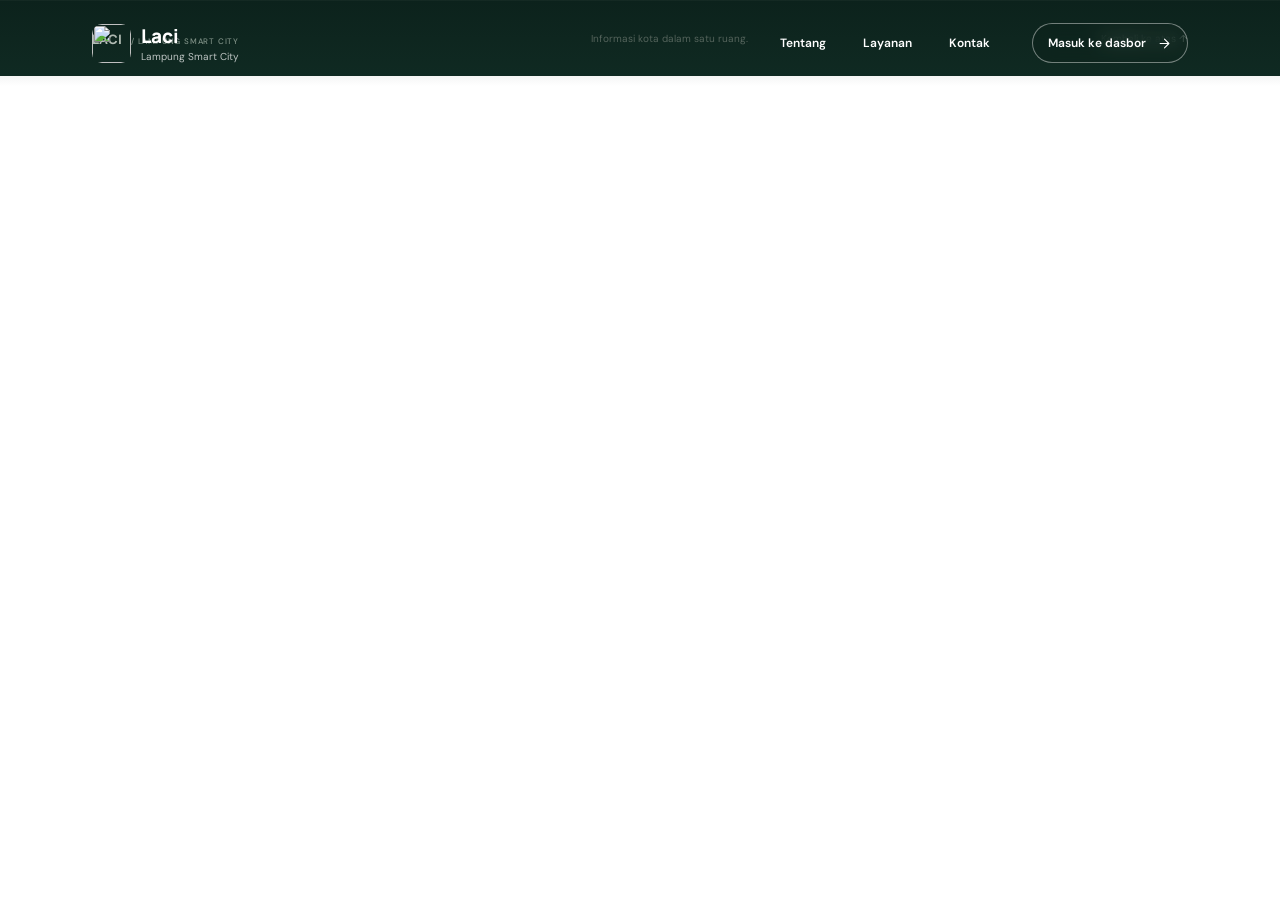
==== index.html @ 8c922342 "Initial project upload" ====
<!doctype html>
<html lang="id">
  <head>
    <meta charset="UTF-8" />
    <meta name="viewport" content="width=device-width, initial-scale=1.0" />
    <meta name="theme-color" content="#112b24" />
    <meta
      name="description"
      content="Laci, dasbor Lampung Smart City untuk memahami dan mengelola layanan kota."
    />
    <script>
      try {
        const params = new URLSearchParams(window.location.search);
        if (!params.get("from") || params.get("from") !== "landing") {
          window.location.replace("landing.html");
        }
      } catch (error) {
        window.location.replace("landing.html");
      }
    </script>
    <title>Laci — Lampung Smart City</title>
    <link rel="icon" type="image/jpeg" href="assets/laci-logo-new.jpg" />
    <link rel="preconnect" href="https://fonts.googleapis.com" />
    <link rel="preconnect" href="https://fonts.gstatic.com" crossorigin />
    <link
      href="https://fonts.googleapis.com/css2?family=DM+Sans:wght@400;500;600;700&family=Manrope:wght@400;500;600;700;800&display=swap"
      rel="stylesheet"
    />
    <link
      rel="stylesheet"
      href="https://unpkg.com/leaflet@1.9.4/dist/leaflet.css"
      integrity="sha256-p4NxAoJBhIIN+hmNHrzRCf9tD/miZyoHS5obTRR9BMY="
      crossorigin=""
    />
    <link rel="stylesheet" href="style.css" />
    <link rel="stylesheet" href="dashboard.css" />
    <link rel="stylesheet" href="map.css" />
    <link rel="stylesheet" href="services.css" />
    <link rel="stylesheet" href="reports.css" />
    <link rel="stylesheet" href="responsive.css" />
  </head>
  <body>
    <svg
      aria-hidden="true"
      width="0"
      height="0"
      style="position: absolute; overflow: hidden"
    >
      <symbol id="i-grid" viewBox="0 0 24 24">
        <rect x="3" y="3" width="7" height="7" rx="1.5" />
        <rect x="14" y="3" width="7" height="7" rx="1.5" />
        <rect x="3" y="14" width="7" height="7" rx="1.5" />
        <rect x="14" y="14" width="7" height="7" rx="1.5" />
      </symbol>
      <symbol id="i-map" viewBox="0 0 24 24">
        <path d="m3 6 6-3 6 3 6-3v15l-6 3-6-3-6 3zM9 3v15m6-12v15" />
      </symbol>
      <symbol id="i-home" viewBox="0 0 24 24">
        <path d="m3 10 9-7 9 7v10a1 1 0 0 1-1 1h-6v-7h-4v7H4a1 1 0 0 1-1-1z" />
      </symbol>
      <symbol id="i-traffic" viewBox="0 0 24 24">
        <path
          d="M12 22V5m-5 3h10M8 8l-3 4h14l-3-4M7 12l-2 4h14l-2-4M5 16l-2 4h18l-2-4M9 3h6"
        />
      </symbol>
      <symbol id="i-bus" viewBox="0 0 24 24">
        <path
          d="M5 17h14M7 17l-1 3m12-3 1 3M5 17V6a2 2 0 0 1 2-2h10a2 2 0 0 1 2 2v11M5 11h14M8 15h.01M16 15h.01M8 7h8"
        />
      </symbol>
      <symbol id="i-trash" viewBox="0 0 24 24">
        <path d="M4 7h16M10 11v6m4-6v6M5 7l1 14h12l1-14M9 7V4h6v3" />
      </symbol>
      <symbol id="i-lamp" viewBox="0 0 24 24">
        <path
          d="M9 18h6m-5 4h4m-2-20a7 7 0 0 0-4 12.7c.7.5 1 1.2 1 2.3h6c0-1.1.3-1.8 1-2.3A7 7 0 0 0 12 2z"
        />
      </symbol>
      <symbol id="i-leaf" viewBox="0 0 24 24">
        <path
          d="M20 4c-8 0-14 3-14 10a6 6 0 0 0 6 6c7 0 10-7 8-16ZM4 21c3-5 7-8 13-12"
        />
      </symbol>
      <symbol id="i-drop" viewBox="0 0 24 24">
        <path d="M12 22a7 7 0 0 0 7-7c0-4-7-13-7-13S5 11 5 15a7 7 0 0 0 7 7z" />
      </symbol>
      <symbol id="i-bolt" viewBox="0 0 24 24">
        <path d="m13 2-3 8H5l6 12 3-8h5z" />
      </symbol>
      <symbol id="i-shield" viewBox="0 0 24 24">
        <path d="M12 22s8-4 8-11V5l-8-3-8 3v6c0 7 8 11 8 11zM9 12l2 2 4-4" />
      </symbol>
      <symbol id="i-pin" viewBox="0 0 24 24">
        <path d="M20 10c0 5-8 12-8 12S4 15 4 10a8 8 0 1 1 16 0z" />
        <circle cx="12" cy="10" r="2.5" />
      </symbol>
      <symbol id="i-chart" viewBox="0 0 24 24">
        <path d="M3 3v18h18M8 15l4-4 4 3 5-7" />
      </symbol>
      <symbol id="i-car" viewBox="0 0 24 24">
        <path
          d="m5 11 2-6h10l2 6M4 11h16l1 8H3zM6 19v2m12-2v2M6 15h.01M18 15h.01"
        />
      </symbol>
      <symbol id="i-cloud" viewBox="0 0 24 24">
        <path
          d="M20 16.5A4.5 4.5 0 0 0 18.5 8 7 7 0 0 0 5 9a4 4 0 0 0 0 8h14"
        />
        <path d="M8 20h.01M12 20h.01M16 20h.01" />
      </symbol>
      <symbol id="i-bell" viewBox="0 0 24 24">
        <path
          d="M18 8a6 6 0 0 0-12 0c0 7-3 7-3 9h18c0-2-3-2-3-9m-8 12a2 2 0 0 0 4 0"
        />
      </symbol>
      <symbol id="i-search" viewBox="0 0 24 24">
        <circle cx="11" cy="11" r="7" />
        <path d="m20 20-4-4" />
      </symbol>
      <symbol id="i-calendar" viewBox="0 0 24 24">
        <rect x="3" y="5" width="18" height="16" rx="2" />
        <path d="M16 3v4M8 3v4M3 11h18" />
      </symbol>
      <symbol id="i-plus" viewBox="0 0 24 24">
        <path d="M12 5v14M5 12h14" />
      </symbol>
      <symbol id="i-arrow" viewBox="0 0 24 24">
        <path d="M5 12h14m-7-7 7 7-7 7" />
      </symbol>
      <symbol id="i-check" viewBox="0 0 24 24">
        <path d="m5 12 4 4L19 6" />
      </symbol>
      <symbol id="i-close" viewBox="0 0 24 24">
        <path d="m18 6-12 12M6 6l12 12" />
      </symbol>
      <symbol id="i-chevron" viewBox="0 0 24 24">
        <path d="m9 18 6-6-6-6" />
      </symbol>
      <symbol id="i-menu" viewBox="0 0 24 24">
        <path d="M4 6h16M4 12h16M4 18h16" />
      </symbol>
      <symbol id="i-sun" viewBox="0 0 24 24">
        <circle cx="12" cy="12" r="4" />
        <path
          d="M12 2v2m0 16v2M4.93 4.93l1.42 1.42m11.3 11.3 1.42 1.42M2 12h2m16 0h2M4.93 19.07l1.42-1.42m11.3-11.3 1.42-1.42"
        />
      </symbol>
      <symbol id="i-clock" viewBox="0 0 24 24">
        <circle cx="12" cy="12" r="9" />
        <path d="M12 7v5l3 2" />
      </symbol>
    </svg>

    <div class="app">
      <aside class="sidebar" aria-label="Navigasi utama">
        <div class="brand">
          <button
            class="brand-mark"
            type="button"
            data-view="overview"
            aria-label="Kembali ke Ringkasan kota"
          >
            <img
              src="assets/laci-logo-new.jpg"
              alt="Logo Laci Lampung Smart City"
            />
          </button>
          <div>
            <div class="brand-name">Laci</div>
            <div class="brand-caption">Lampung Smart City</div>
          </div>
        </div>
        <nav class="side-scroll" id="navigation"></nav>
        <div class="side-bottom">
          <div class="city-chip">
            <span class="city-pulse"></span>
            <div>
              <strong>Kota Bandar Lampung</strong>
              <span>Sistem kota beroperasi</span>
            </div>
          </div>
        </div>
      </aside>
      <main class="main">
        <header class="topbar">
          <button
            class="icon-button menu-toggle"
            id="menu-toggle"
            aria-label="Buka navigasi"
          >
            <svg><use href="#i-menu" /></svg>
          </button>
          <div class="crumbs">
            <span>LACI</span>
            <span class="crumb-mark">/</span>
            <b id="breadcrumb">Ringkasan kota</b>
          </div>
          <a class="button home-button" href="landing.html">
            <svg>
              <use href="#i-home" />
            </svg>
            <span>Beranda</span>
          </a>
          <div class="top-actions">
            <button
              class="icon-button"
              id="notification-button"
              aria-label="Buka notifikasi"
            >
              <svg>
                <use href="#i-bell" />
              </svg>
              <span class="notification-dot"></span>
            </button>
            <img
              class="avatar"
              src="https://iili.io/na6wZ92.png"
              alt="Profil pengguna"
            />
          </div>
        </header>
        <section class="content" id="view" aria-live="polite"></section>
      </main>
    </div>
    <div id="modal-root"></div>
    <div id="toast" class="toast" role="status" hidden>
      <svg>
        <use href="#i-check" />
      </svg>
      <span></span>
    </div>
    <script
      src="https://unpkg.com/leaflet@1.9.4/dist/leaflet.js"
      integrity="sha256-20nQCchB9co0qIjJZRGuk2/Z9VM+kNiyxNV1lvTlZBo="
      crossorigin=""
    ></script>
    <script src="assets/js/data.js"></script>
    <script src="assets/js/ui.js"></script>
    <script src="assets/js/map.js"></script>
    <script src="assets/js/dashboard.js"></script>
    <script src="assets/js/services.js"></script>
    <script src="assets/js/notifications.js"></script>
    <script src="assets/js/reports/storage.js"></script>
    <script src="assets/js/reports/form.js"></script>
    <script src="assets/js/reports.js"></script>
    <script src="app.js"></script>
  </body>
</html>
---- style.css ----
:root {
  --ink: #19251f;
  --muted: #79837c;
  --line: #e6eae4;
  --paper: #f5f7f2;
  --white: #fff;
  --forest: #18382f;
  --forest-2: #25483d;
  --lime: #c8f36b;
  --lime-dark: #8cab37;
  --coral: #ed775e;
  --amber: #efb64c;
  --blue: #588bc9;
  --sidebar: 248px;
  --radius: 10px;
}

* {
  box-sizing: border-box;
}

svg {
  fill: none;
  stroke: currentColor;
  stroke-linecap: round;
  stroke-linejoin: round;
  stroke-width: 1.7;
}

body {
  margin: 0;
  min-width: 320px;
  color: var(--ink);
  background: var(--paper);
  font-family: "DM Sans", sans-serif;
  font-size: 14px;
}

button,
input,
select,
textarea {
  font: inherit;
}

button {
  cursor: pointer;
}

button:focus-visible,
input:focus-visible,
select:focus-visible,
textarea:focus-visible {
  outline: 3px solid #9ac851;
  outline-offset: 2px;
}

.app {
  min-height: 100vh;
}

.sidebar {
  position: fixed;
  inset: 0 auto 0 0;
  z-index: 20;
  display: flex;
  width: var(--sidebar);
  flex-direction: column;
  padding: 25px 15px 16px;
  color: #eef4e9;
  background: var(--forest);
}

.brand {
  display: flex;
  align-items: center;
  gap: 11px;
  padding: 0 10px 27px;
}

.brand-mark {
  position: relative;
  display: grid;
  width: 38px;
  height: 38px;
  place-items: center;
  perspective: 220px;
  padding: 0;
  border: 1px solid #527065;
  border-radius: 12px;
  color: var(--lime);
  background: #27483d;
  box-shadow:
    0 3px 0 #10251f,
    0 7px 12px rgb(0 0 0 / 18%);
  transform: rotateX(-4deg) rotateY(7deg);
  transform-style: preserve-3d;
  transition:
    transform 0.24s ease,
    box-shadow 0.24s ease;
}

.brand-mark:hover,
.brand-mark:focus-within {
  box-shadow:
    0 2px 0 #10251f,
    0 12px 18px rgb(0 0 0 / 28%);
  transform: rotateX(-10deg) rotateY(15deg) translateY(-2px);
}

.brand-mark img {
  width: 100%;
  height: 100%;
  border-radius: 10px;
  object-fit: cover;
  transform: translateZ(5px);
}

@media (prefers-reduced-motion: reduce) {
  .brand-mark {
    transition: none;
  }

  .brand-mark:hover,
  .brand-mark:focus-within {
    transform: none;
  }
}

.brand-name {
  font-family: Manrope, sans-serif;
  font-size: 19px;
  font-weight: 800;
  letter-spacing: 0;
  line-height: 1;
}

.brand-caption {
  margin-top: 5px;
  color: #b1c0b6;
  font-size: 10px;
  letter-spacing: 0;
}

.side-scroll {
  overflow-y: auto;
  padding: 0 3px;
  scrollbar-width: thin;
  scrollbar-color: #476255 transparent;
}

.nav-label {
  padding: 12px 10px 8px;
  color: #92a89a;
  font-size: 10px;
  font-weight: 700;
  letter-spacing: 1.1px;
  text-transform: uppercase;
}

.nav-item {
  display: flex;
  width: 100%;
  align-items: center;
  gap: 11px;
  min-height: 39px;
  padding: 8px 10px;
  border: 0;
  border-radius: 7px;
  color: #c7d4cb;
  background: transparent;
  text-align: left;
  transition:
    background 0.18s ease,
    color 0.18s ease;
}

.nav-item:hover {
  color: #fff;
  background: #25473b;
}

.nav-item.active {
  color: var(--forest);
  background: var(--lime);
  font-weight: 700;
}

.nav-item .icon {
  width: 17px;
  height: 17px;
  flex: 0 0 17px;
}

.nav-item .nav-text {
  overflow: hidden;
  flex: 1;
  font-size: 12px;
  text-overflow: ellipsis;
  white-space: nowrap;
}

.nav-count {
  display: inline-grid;
  min-width: 19px;
  height: 19px;
  place-items: center;
  border-radius: 6px;
  color: #fff;
  background: #bc604c;
  font-size: 10px;
  font-weight: 700;
}

.side-bottom {
  margin-top: auto;
  padding: 15px 8px 0;
}

.city-chip {
  display: flex;
  align-items: center;
  gap: 10px;
  padding: 12px 10px;
  border: 1px solid #385548;
  border-radius: 8px;
  background: #1d4035;
}

.city-pulse {
  width: 8px;
  height: 8px;
  border-radius: 50%;
  background: var(--lime);
  box-shadow: 0 0 0 4px #47634e;
}

.city-chip strong {
  display: block;
  font-size: 11px;
}

.city-chip span {
  display: block;
  margin-top: 3px;
  color: #b3c1b6;
  font-size: 10px;
}

.main {
  min-height: 100vh;
  margin-left: var(--sidebar);
}

.topbar {
  position: sticky;
  top: 0;
  z-index: 10;
  display: flex;
  height: 67px;
  align-items: center;
  justify-content: space-between;
  padding: 0 36px;
  border-bottom: 1px solid var(--line);
  background: rgb(255 255 255 / 94%);
  backdrop-filter: blur(12px);
}

.crumbs {
  display: flex;
  align-items: center;
  gap: 9px;
  color: var(--muted);
  font-size: 12px;
}

.crumbs b {
  color: var(--ink);
  font-weight: 600;
}

.crumb-mark {
  color: #a9b0aa;
}

.top-actions {
  display: flex;
  align-items: center;
  gap: 12px;
}

.demo-label {
  padding: 6px 9px;
  border: 1px solid #e3e9d9;
  border-radius: 5px;
  color: #64734b;
  background: #f4f8e9;
  font-size: 9px;
  font-weight: 700;
  letter-spacing: 0.7px;
}

.icon-button {
  position: relative;
  display: grid;
  width: 35px;
  height: 35px;
  place-items: center;
  border: 1px solid var(--line);
  border-radius: 8px;
  color: #546058;
  background: #fff;
}

.icon-button:hover {
  color: var(--forest);
  background: #f2f5ed;
}

.icon-button svg {
  width: 17px;
  height: 17px;
}

.home-button {
  display: inline-flex;
  min-height: 34px;
  align-items: center;
  gap: 7px;
  padding: 0 10px;
  border: 1px solid var(--line);
  border-radius: 7px;
  color: #546058;
  background: #fff;
  font-size: 11px;
  font-weight: 600;
  text-decoration: none;
}

.home-button:hover {
  color: var(--forest);
  background: #f2f5ed;
}

.home-button svg {
  width: 15px;
  height: 15px;
}

.avatar {
  display: block;
  width: 34px;
  height: 34px;
  overflow: hidden;
  border: 1px solid var(--line);
  border-radius: 50%;
  background: #fff;
  object-fit: cover;
}

.content {
  width: min(100%, 1600px);
  margin: 0 auto;
  padding: 29px 36px 40px;
}

.page-heading {
  display: flex;
  align-items: flex-end;
  justify-content: space-between;
  gap: 18px;
  margin-bottom: 20px;
}

.eyebrow {
  margin-bottom: 7px;
  color: #859087;
  font-size: 10px;
  font-weight: 700;
  letter-spacing: 1px;
  text-transform: uppercase;
}

h1,
h2,
h3,
p {
  margin-top: 0;
}

h1 {
  margin-bottom: 5px;
  font-family: Manrope, sans-serif;
  font-size: 25px;
  font-weight: 700;
  letter-spacing: 0;
  line-height: 1.2;
}

.heading-note {
  margin: 0;
  color: var(--muted);
  font-size: 12px;
}

.heading-actions {
  display: flex;
  align-items: center;
  gap: 8px;
}

.date-stamp {
  display: flex;
  align-items: center;
  gap: 7px;
  color: #657069;
  font-size: 11px;
}

.date-stamp svg {
  width: 15px;
  height: 15px;
}

.button {
  display: inline-flex;
  min-height: 36px;
  align-items: center;
  justify-content: center;
  gap: 8px;
  padding: 0 12px;
  border: 1px solid #dfe5dc;
  border-radius: 7px;
  color: var(--ink);
  background: #fff;
  font-size: 11px;
  font-weight: 600;
  transition:
    transform 0.15s ease,
    background 0.15s ease;
}

.button:hover {
  background: #f4f7ef;
  transform: translateY(-1px);
}

.button svg {
  width: 15px;
  height: 15px;
}

.button-primary {
  border-color: var(--forest);
  color: #fff;
  background: var(--forest);
}

.button-primary:hover {
  background: #24483c;
}

.panel {
  min-width: 0;
  border: 1px solid var(--line);
  border-radius: var(--radius);
  background: #fff;
}

.panel-head {
  display: flex;
  min-height: 52px;
  align-items: center;
  justify-content: space-between;
  gap: 12px;
  padding: 0 15px;
  border-bottom: 1px solid #edf0eb;
}

.panel-title {
  margin: 0;
  font-family: Manrope, sans-serif;
  font-size: 12px;
  font-weight: 800;
}

.panel-subtitle {
  margin: 4px 0 0;
  color: #8b958d;
  font-size: 10px;
}

.text-button {
  display: inline-flex;
  align-items: center;
  gap: 5px;
  padding: 0;
  border: 0;
  color: #4d7040;
  background: none;
  font-size: 10px;
  font-weight: 700;
}

.text-button svg {
  width: 13px;
  height: 13px;
}

.chart-column {
  display: flex;
  height: 100%;
  flex: 1;
  flex-direction: column;
  align-items: center;
  justify-content: end;
  gap: 6px;
  color: #98a198;
  font-size: 8px;
}

.chart-bar {
  width: 100%;
  max-width: 27px;
  min-height: 8px;
  border-radius: 4px 4px 0 0;
  background: #b9d583;
}

.chart-column:nth-child(3n) .chart-bar {
  background: #6f9e66;
}

.overlay {
  position: fixed;
  inset: 0;
  z-index: 50;
  display: grid;
  place-items: center;
  padding: 18px;
  background: rgb(19 36 29 / 48%);
}
---- dashboard.css ----
.sidebar-foot {
  padding: 12px 10px 0;
  color: #8ba094;
  font-size: 10px;
}

.stats {
  display: grid;
  grid-template-columns: repeat(4, minmax(0, 1fr));
  gap: 12px;
  margin-bottom: 14px;
}

.stat {
  position: relative;
  min-height: 105px;
  padding: 15px 16px;
  overflow: hidden;
  border: 1px solid var(--line);
  border-radius: var(--radius);
  background: #fff;
}

.stat-top {
  display: flex;
  align-items: center;
  justify-content: space-between;
  color: #768078;
  font-size: 11px;
}

.stat-icon {
  display: grid;
  width: 28px;
  height: 28px;
  place-items: center;
  border-radius: 7px;
  color: #456548;
  background: #edf3e4;
}

.stat-icon svg {
  width: 15px;
  height: 15px;
}

.stat-value-row {
  display: flex;
  align-items: baseline;
  gap: 8px;
  margin-top: 7px;
}

.stat-value {
  font-family: Manrope, sans-serif;
  font-size: 24px;
  font-weight: 800;
  line-height: 1.05;
}

.stat-delta {
  color: #59804c;
  font-size: 10px;
  font-weight: 600;
}

.stat-delta.warn {
  color: #b76d3c;
}

.stat-sub {
  margin-top: 5px;
  color: #9aa29b;
  font-size: 10px;
}

.demo-note {
  display: block;
  margin-top: 6px;
  color: #718073;
  font-size: 10px;
}

.dashboard-grid {
  display: grid;
  grid-template-columns: minmax(0, 1.72fr) minmax(275px, .88fr);
  gap: 14px;
  align-items: stretch;
}

.feed-panel {
  display: flex;
  min-height: 0;
  flex-direction: column;
}

.feed-list {
  padding: 2px 14px;
}

.feed-item {
  display: grid;
  grid-template-columns: 29px 1fr auto;
  gap: 9px;
  align-items: start;
  padding: 13px 0;
  border-bottom: 1px solid #edf0eb;
}

.feed-item:last-child {
  border-bottom: 0;
}

.feed-icon {
  display: grid;
  width: 27px;
  height: 27px;
  place-items: center;
  border-radius: 7px;
  color: #587145;
  background: #eef3e8;
}

.feed-icon.warn {
  color: #b75a44;
  background: #fbefeb;
}

.feed-icon.blue {
  color: #537ca7;
  background: #edf3f8;
}

.feed-icon svg {
  width: 14px;
  height: 14px;
}

.feed-copy strong {
  display: block;
  margin: 1px 0 4px;
  font-size: 10px;
  font-weight: 700;
}

.feed-copy span {
  display: block;
  color: #879189;
  font-size: 9px;
  line-height: 1.5;
}

.feed-time {
  color: #9ba49d;
  font-size: 9px;
  white-space: nowrap;
}

.feed-footer {
  margin-top: auto;
  padding: 11px 14px;
  border-top: 1px solid #edf0eb;
}

.lower-grid {
  display: grid;
  grid-template-columns: 1.15fr .85fr;
  gap: 14px;
  margin-top: 14px;
}

.energy-content {
  display: flex;
  align-items: center;
  gap: 22px;
  padding: 15px;
}

.energy-score {
  display: grid;
  width: 93px;
  height: 93px;
  flex: 0 0 93px;
  place-items: center;
  border-radius: 50%;
  background: conic-gradient(#94bf4f 0 78%, #edf1e9 78% 100%);
}

.energy-score-inner {
  display: grid;
  width: 75px;
  height: 75px;
  place-content: center;
  border-radius: 50%;
  background: #fff;
  text-align: center;
}

.energy-score-inner strong {
  font-family: Manrope, sans-serif;
  font-size: 20px;
}

.energy-score-inner span {
  color: #929c94;
  font-size: 9px;
}

.energy-details {
  min-width: 0;
  flex: 1;
}

.energy-total {
  font-family: Manrope, sans-serif;
  font-size: 20px;
  font-weight: 800;
}

.energy-total small {
  color: #7d887e;
  font-family: 'DM Sans', sans-serif;
  font-size: 10px;
  font-weight: 500;
}

.energy-details p {
  margin: 4px 0 11px;
  color: #8a948c;
  font-size: 10px;
}

.bar-line {
  display: flex;
  height: 6px;
  overflow: hidden;
  border-radius: 5px;
  background: #edf1e9;
}

.bar-line span:nth-child(1) {
  width: 47%;
  background: #7cab4e;
}

.bar-line span:nth-child(2) {
  width: 31%;
  background: #c8d875;
}

.bar-line span:nth-child(3) {
  width: 22%;
  background: #e5ebd9;
}

.bar-labels {
  display: flex;
  justify-content: space-between;
  margin-top: 7px;
  color: #8c968d;
  font-size: 9px;
}

.incident-list {
  padding: 3px 14px;
}

.incident {
  display: flex;
  align-items: center;
  justify-content: space-between;
  gap: 12px;
  padding: 10px 0;
  border-bottom: 1px solid #edf0eb;
}

.incident:last-child {
  border: 0;
}

.incident-main {
  display: flex;
  min-width: 0;
  align-items: center;
  gap: 9px;
}

.incident-color {
  width: 7px;
  height: 7px;
  flex: 0 0 7px;
  border-radius: 50%;
  background: var(--coral);
}

.incident-color.amber {
  background: var(--amber);
}

.incident-color.green {
  background: #8caf5b;
}

.incident-main strong {
  display: block;
  overflow: hidden;
  font-size: 10px;
  text-overflow: ellipsis;
  white-space: nowrap;
}

.incident-main span {
  display: block;
  margin-top: 3px;
  color: #929b93;
  font-size: 9px;
}

.status-pill {
  flex: 0 0 auto;
  padding: 4px 6px;
  border-radius: 5px;
  color: #a85643;
  background: #fbefeb;
  font-size: 8px;
  font-weight: 700;
}

.status-pill.progress {
  color: #9b6e20;
  background: #faf3e1;
}

.status-pill.done {
  color: #557448;
  background: #edf4e8;
}

.module-status {
  display: inline-flex;
  align-items: center;
  gap: 5px;
  color: #5b7745;
  font-weight: 700;
}

.module-status::before {
  width: 6px;
  height: 6px;
  border-radius: 50%;
  background: #8bb855;
  content: '';
}

.module-status.alert {
  color: #ad6246;
}

.module-status.alert::before {
  background: var(--coral);
}

.empty-state {
  grid-column: 1 / -1;
  padding: 30px;
  color: #7a857c;
  text-align: center;
  font-size: 11px;
}
---- map.css ----
.map-legend {
  display: flex;
  align-items: center;
  gap: 11px;
  color: #78827a;
  font-size: 9px;
}

.legend-item {
  display: flex;
  align-items: center;
  gap: 5px;
  white-space: nowrap;
}

.legend-dot {
  width: 7px;
  height: 7px;
  border-radius: 50%;
  background: #6ba15a;
}

.legend-dot.warn {
  background: var(--coral);
}

.legend-dot.transit {
  background: var(--blue);
}

.map-filter {
  display: flex;
  gap: 5px;
}

.filter-chip {
  display: inline-flex;
  align-items: center;
  gap: 5px;
  min-height: 25px;
  padding: 0 7px;
  border: 1px solid #e7ebe5;
  border-radius: 5px;
  color: #737d75;
  background: white;
  font-size: 9px;
}

.filter-chip.active {
  border-color: #d9e5ca;
  color: #405c31;
  background: #f1f6e7;
}

.filter-chip .legend-dot {
  width: 6px;
  height: 6px;
}

#city-map {
  z-index: 1;
  height: 316px;
  background: #e7eadf;
}

.leaflet-container {
  font-family: 'DM Sans', sans-serif;
}

.leaflet-control-attribution {
  font-size: 8px !important;
}

.map-caption {
  display: flex;
  align-items: center;
  justify-content: space-between;
  padding: 9px 14px;
  color: #869087;
  font-size: 9px;
}

.map-live {
  display: inline-flex;
  align-items: center;
  gap: 5px;
  color: #557744;
  font-weight: 700;
}

.map-live::before {
  width: 6px;
  height: 6px;
  border-radius: 50%;
  background: #86bc5c;
  content: '';
}

.map-large #city-map {
  height: min(64vh, 580px);
  min-height: 360px;
}

.map-key {
  display: flex;
  gap: 17px;
  padding: 11px 15px;
  border-top: 1px solid #edf0eb;
  color: #737e75;
  font-size: 10px;
}

.report-map-field #report-picker-map {
  z-index: 1;
  height: 220px;
  overflow: hidden;
  border: 1px solid var(--line);
  border-radius: 7px;
  background: #e7eadf;
}

.map-selection-status {
  color: #78847a;
  font-size: 10px;
  line-height: 1.4;
}
---- services.css ----
.menu-toggle {
  display: none;
}

.modules-toolbar {
  display: flex;
  align-items: center;
  justify-content: space-between;
  gap: 12px;
  margin-bottom: 16px;
}

.search-box {
  display: flex;
  width: min(320px, 100%);
  height: 37px;
  align-items: center;
  gap: 8px;
  padding: 0 11px;
  border: 1px solid #dfe5dc;
  border-radius: 7px;
  background: #fff;
}

.search-box svg {
  width: 15px;
  height: 15px;
  color: #88938a;
}

.search-box input {
  width: 100%;
  border: 0;
  outline: 0;
  color: var(--ink);
  background: transparent;
  font-size: 11px;
}

.module-grid {
  display: grid;
  grid-template-columns: repeat(3, minmax(0, 1fr));
  gap: 12px;
}

.module-card {
  display: flex;
  min-height: 160px;
  flex-direction: column;
  padding: 15px;
  border: 1px solid var(--line);
  border-radius: var(--radius);
  background: #fff;
  transition: border-color .18s ease, transform .18s ease;
}

.module-card:hover {
  transform: translateY(-2px);
  border-color: #c6d4b5;
}

.module-card-top {
  display: flex;
  align-items: center;
  justify-content: space-between;
}

.module-icon {
  display: grid;
  width: 34px;
  height: 34px;
  place-items: center;
  border-radius: 9px;
  color: #486941;
  background: #eff4e8;
}

.module-icon svg {
  width: 17px;
  height: 17px;
}

.module-card h2 {
  margin: 13px 0 5px;
  font-family: Manrope, sans-serif;
  font-size: 13px;
  font-weight: 800;
}

.module-card p {
  margin: 0;
  color: #808b82;
  font-size: 10px;
  line-height: 1.55;
}

.module-card-foot {
  display: flex;
  align-items: center;
  justify-content: space-between;
  gap: 8px;
  margin-top: auto;
  padding-top: 13px;
  color: #8b958d;
  font-size: 9px;
}

.module-card-action {
  display: inline-flex;
  align-items: center;
  gap: 4px;
  padding: 0;
  border: 0;
  color: #496a3c;
  background: none;
  font-size: 10px;
  font-weight: 700;
}

.module-card-action svg {
  width: 12px;
  height: 12px;
}

.detail-layout {
  display: grid;
  grid-template-columns: minmax(0, 1.5fr) minmax(255px, .8fr);
  gap: 14px;
}

.detail-intro {
  display: flex;
  align-items: center;
  gap: 13px;
  padding: 17px;
  border-bottom: 1px solid #edf0eb;
}

.detail-intro .module-icon {
  width: 43px;
  height: 43px;
}

.detail-intro .module-icon svg {
  width: 21px;
  height: 21px;
}

.detail-intro h2 {
  margin: 0 0 4px;
  font-family: Manrope, sans-serif;
  font-size: 15px;
}

.detail-intro p {
  margin: 0;
  color: #849087;
  font-size: 10px;
}

.detail-body {
  padding: 17px;
}

.detail-kpis {
  display: grid;
  grid-template-columns: repeat(3, 1fr);
  gap: 10px;
}

.detail-kpi {
  padding: 12px;
  border-radius: 8px;
  background: #f6f8f3;
}

.detail-kpi span {
  display: block;
  color: #838d84;
  font-size: 9px;
}

.detail-kpi strong {
  display: block;
  margin-top: 6px;
  font-family: Manrope, sans-serif;
  font-size: 19px;
}

.detail-section-title {
  margin: 19px 0 10px;
  font-size: 11px;
  font-weight: 700;
}

.detail-chart {
  display: flex;
  height: 140px;
  align-items: end;
  gap: 9px;
  padding: 8px 3px 0;
  border-bottom: 1px solid var(--line);
}

.device-row {
  display: flex;
  align-items: center;
  justify-content: space-between;
  gap: 10px;
  padding: 11px 0;
  border-bottom: 1px solid #edf0eb;
}

.device-row:last-child {
  border-bottom: 0;
}

.device-row strong {
  display: block;
  font-size: 10px;
}

.device-row span {
  display: block;
  margin-top: 3px;
  color: #8b958d;
  font-size: 9px;
}

.toggle {
  position: relative;
  width: 34px;
  height: 19px;
  flex: 0 0 34px;
  padding: 0;
  border: 0;
  border-radius: 20px;
  background: #d8ded7;
  transition: background .18s ease;
}

.toggle::after {
  position: absolute;
  top: 3px;
  left: 3px;
  width: 13px;
  height: 13px;
  border-radius: 50%;
  background: white;
  content: '';
  transition: transform .18s ease;
}

.toggle[aria-checked="true"] {
  background: #83aa48;
}

.toggle[aria-checked="true"]::after {
  transform: translateX(15px);
}
---- reports.css ----
.notification-dot {
  position: absolute;
  top: 7px;
  right: 7px;
  width: 7px;
  height: 7px;
  border: 1px solid white;
  border-radius: 50%;
  background: var(--coral);
}

.notification-list {
  padding: 4px 16px;
}

.notification-row {
  display: grid;
  grid-template-columns: 34px 1fr auto;
  gap: 11px;
  align-items: start;
  padding: 15px 0;
  border-bottom: 1px solid #edf0eb;
}

.notification-row:last-child {
  border: 0;
}

.notification-row h2 {
  margin: 1px 0 5px;
  font-size: 11px;
}

.notification-row p {
  margin: 0;
  color: #859087;
  font-size: 10px;
  line-height: 1.5;
}

.notification-row time {
  color: #9aa39b;
  font-size: 9px;
  white-space: nowrap;
}

.modal {
  width: min(100%, 470px);
  padding: 21px;
  border: 1px solid #e8ece4;
  border-radius: 12px;
  background: #fff;
  box-shadow: 0 20px 70px rgb(10 30 20 / 22%);
  animation: modal-in .18s ease both;
}

.report-modal {
  width: min(100%, 680px);
  max-height: calc(100vh - 36px);
  overflow-y: auto;
}

@keyframes modal-in {

  from {
    opacity: 0;
    transform: translateY(8px);
  }

  to {
    opacity: 1;
    transform: translateY(0);
  }

}

.modal-head {
  display: flex;
  align-items: flex-start;
  justify-content: space-between;
  gap: 12px;
  margin-bottom: 16px;
}

.modal-head h2 {
  margin: 0 0 5px;
  font-family: Manrope, sans-serif;
  font-size: 17px;
}

.modal-head p {
  margin: 0;
  color: #849087;
  font-size: 10px;
}

.modal-close {
  display: grid;
  width: 29px;
  height: 29px;
  place-items: center;
  border: 1px solid var(--line);
  border-radius: 7px;
  color: #657168;
  background: white;
}

.modal-close svg {
  width: 14px;
  height: 14px;
}

.form-grid {
  display: grid;
  grid-template-columns: 1fr 1fr;
  gap: 12px;
}

.field {
  display: grid;
  gap: 6px;
}

.field.full {
  grid-column: 1 / -1;
}

.field label {
  color: #56635a;
  font-size: 10px;
  font-weight: 700;
}

.field input, .field select, .field textarea {
  width: 100%;
  min-height: 37px;
  padding: 9px 10px;
  border: 1px solid #dfe5dc;
  border-radius: 6px;
  color: var(--ink);
  background: #fff;
  font-size: 11px;
}

.field textarea {
  min-height: 88px;
  resize: vertical;
}

.modal-actions {
  display: flex;
  justify-content: flex-end;
  gap: 8px;
  margin-top: 17px;
}

.toast {
  position: fixed;
  right: 22px;
  bottom: 22px;
  z-index: 70;
  display: flex;
  align-items: center;
  gap: 9px;
  max-width: min(360px, calc(100vw - 34px));
  padding: 12px 15px;
  border: 1px solid #d9e4ce;
  border-radius: 8px;
  color: #29452f;
  background: white;
  box-shadow: 0 10px 35px rgb(18 42 30 / 14%);
  font-size: 11px;
  animation: modal-in .18s ease both;
}

.toast svg {
  width: 16px;
  height: 16px;
  color: #74a347;
}

.toast[hidden], [hidden] {
  display: none !important;
}
---- responsive.css ----
@media (min-width: 1500px) {
  .content {
    padding-right: 46px;
    padding-left: 46px;
  }
}

@media (max-width: 1150px) {
  :root {
    --sidebar: 220px;
  }

  .topbar {
    padding-right: 24px;
    padding-left: 24px;
  }

  .content {
    padding-right: 24px;
    padding-left: 24px;
  }

  .dashboard-grid {
    grid-template-columns: minmax(0, 1.4fr) minmax(260px, 0.9fr);
  }

  .map-legend {
    gap: 7px;
  }

  .module-grid {
    grid-template-columns: repeat(2, minmax(0, 1fr));
  }
}

@media (max-width: 860px) {
  :root {
    --sidebar: 0px;
  }

  .sidebar {
    width: 248px;
    transform: translateX(-100%);
    transition: transform 0.22s ease;
    box-shadow: 12px 0 30px rgb(0 0 0 / 10%);
  }

  body.menu-open .sidebar {
    transform: translateX(0);
  }

  body.menu-open::after {
    position: fixed;
    inset: 0;
    z-index: 15;
    background: rgb(15 29 22 / 34%);
    content: "";
  }

  .menu-toggle {
    display: grid;
  }

  .topbar {
    justify-content: flex-start;
    gap: 13px;
    padding: 0 18px;
  }

  .top-actions {
    margin-left: auto;
  }

  .content {
    padding: 23px 18px 32px;
  }

  .dashboard-grid {
    grid-template-columns: minmax(0, 1.25fr) minmax(245px, 0.9fr);
  }
}

@media (max-width: 680px) {
  .topbar {
    height: 58px;
  }

  .home-button {
    width: 34px;
    min-width: 34px;
    flex: 0 0 34px;
    justify-content: center;
    padding: 0;
  }

  .home-button span {
    display: none;
  }

  .crumbs {
    min-width: 0;
    overflow: hidden;
  }

  .crumbs b {
    overflow: hidden;
    text-overflow: ellipsis;
    white-space: nowrap;
  }

  .demo-label {
    display: none;
  }

  .content {
    padding: 20px 14px 27px;
  }

  .page-heading {
    align-items: flex-start;
    flex-direction: column;
    gap: 12px;
  }

  .page-heading .heading-actions {
    width: 100%;
    justify-content: space-between;
  }

  h1 {
    font-size: 22px;
  }

  .stats {
    grid-template-columns: repeat(2, minmax(0, 1fr));
    gap: 8px;
  }

  .stat {
    min-height: 98px;
    padding: 12px;
  }

  .stat-value {
    font-size: 22px;
  }

  .dashboard-grid,
  .lower-grid,
  .detail-layout {
    grid-template-columns: 1fr;
  }

  #city-map {
    height: 270px;
  }

  .map-legend {
    display: none;
  }

  .panel-head {
    padding: 0 12px;
  }

  .map-filter {
    gap: 4px;
  }

  .filter-chip {
    padding: 0 6px;
    font-size: 8px;
  }

  .feed-panel {
    min-height: 270px;
  }

  .lower-grid {
    margin-top: 10px;
  }

  .module-grid {
    grid-template-columns: 1fr;
    gap: 9px;
  }

  .module-card {
    min-height: 145px;
  }

  .modules-toolbar {
    align-items: flex-start;
    flex-direction: column;
  }

  .search-box {
    width: 100%;
  }

  .detail-kpis {
    gap: 6px;
  }

  .detail-kpi {
    padding: 9px;
  }

  .detail-kpi strong {
    font-size: 17px;
  }

  .map-large #city-map {
    height: 56vh;
    min-height: 320px;
  }

  .report-modal {
    padding: 16px;
  }

  .report-modal .form-grid {
    grid-template-columns: 1fr;
  }

  .report-map-field #report-picker-map {
    height: 180px;
  }

  .date-stamp {
    font-size: 10px;
  }

  .notification-row {
    grid-template-columns: 31px 1fr;
  }

  .notification-row time {
    grid-column: 2;
    grid-row: 2;
  }
}

@media (prefers-reduced-motion: reduce) {
  *,
  *::before,
  *::after {
    scroll-behavior: auto !important;
    animation-duration: 0.01ms !important;
    transition-duration: 0.01ms !important;
  }
}
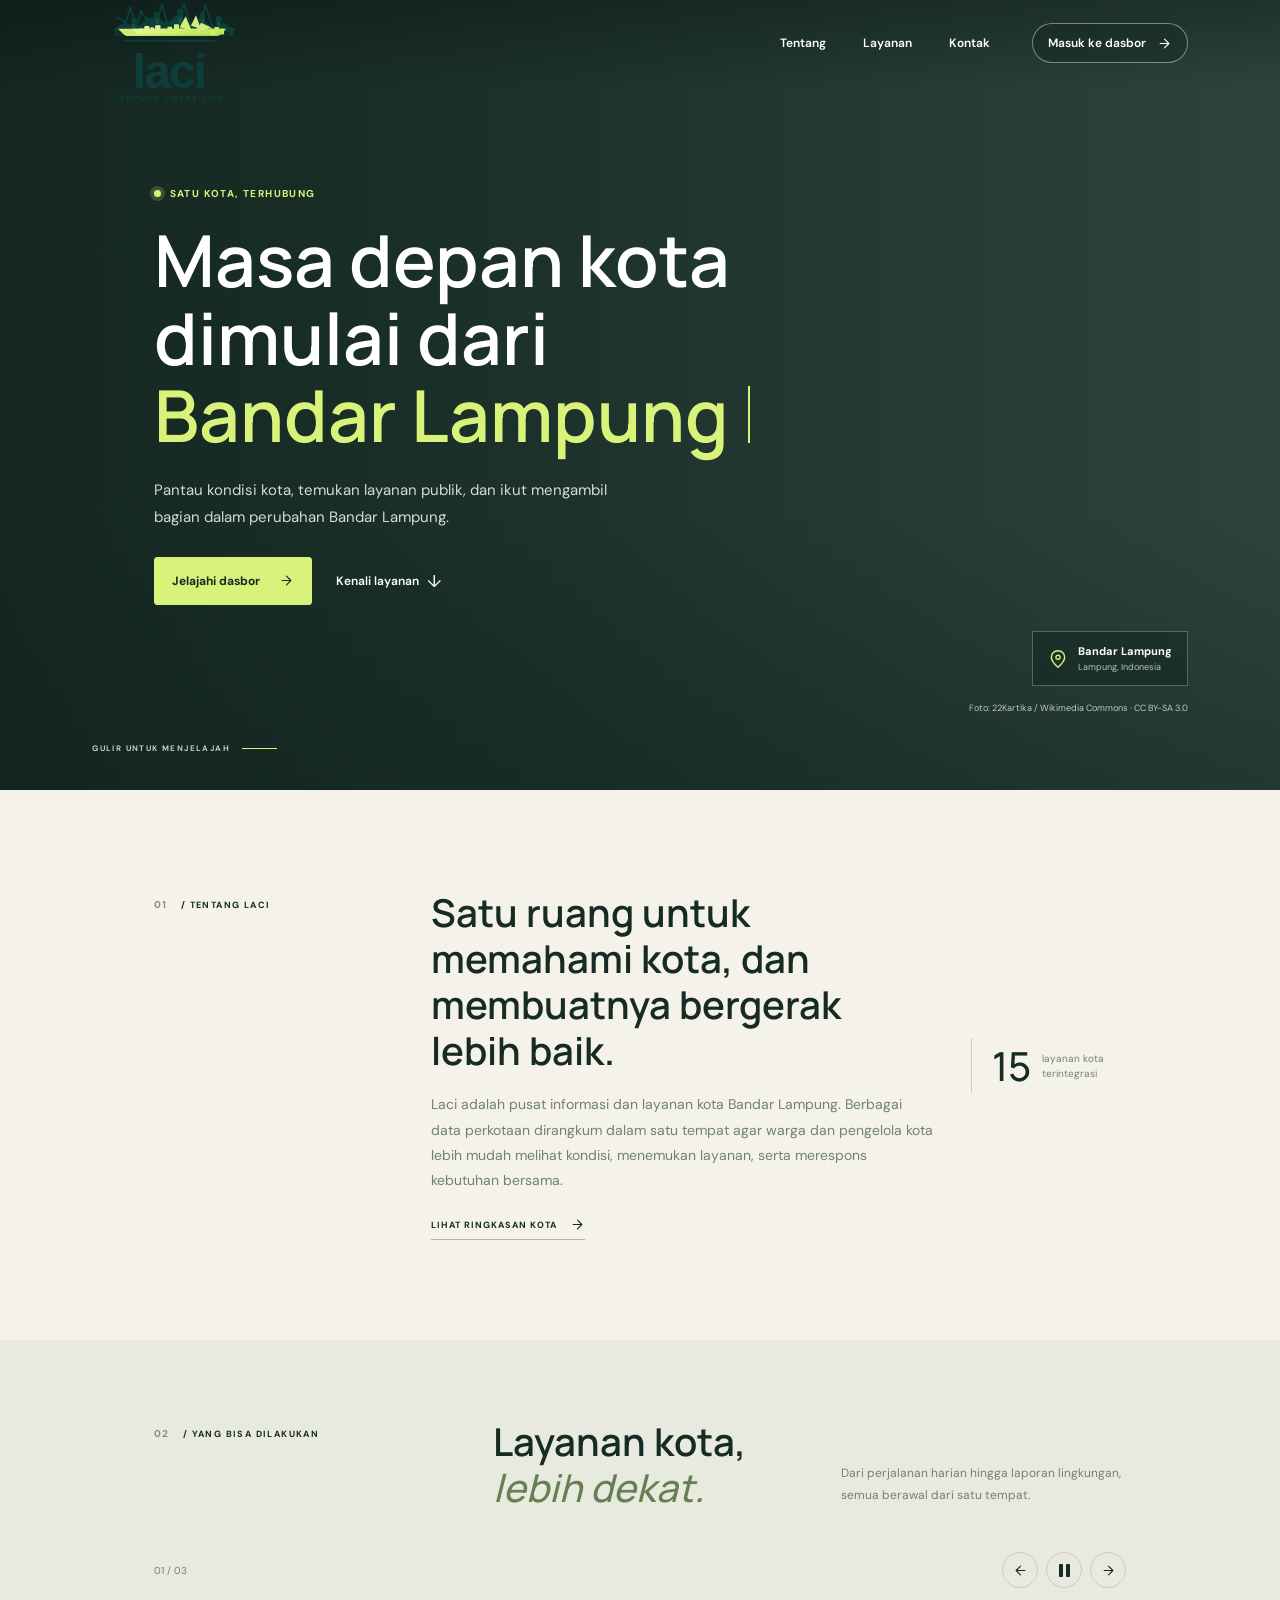
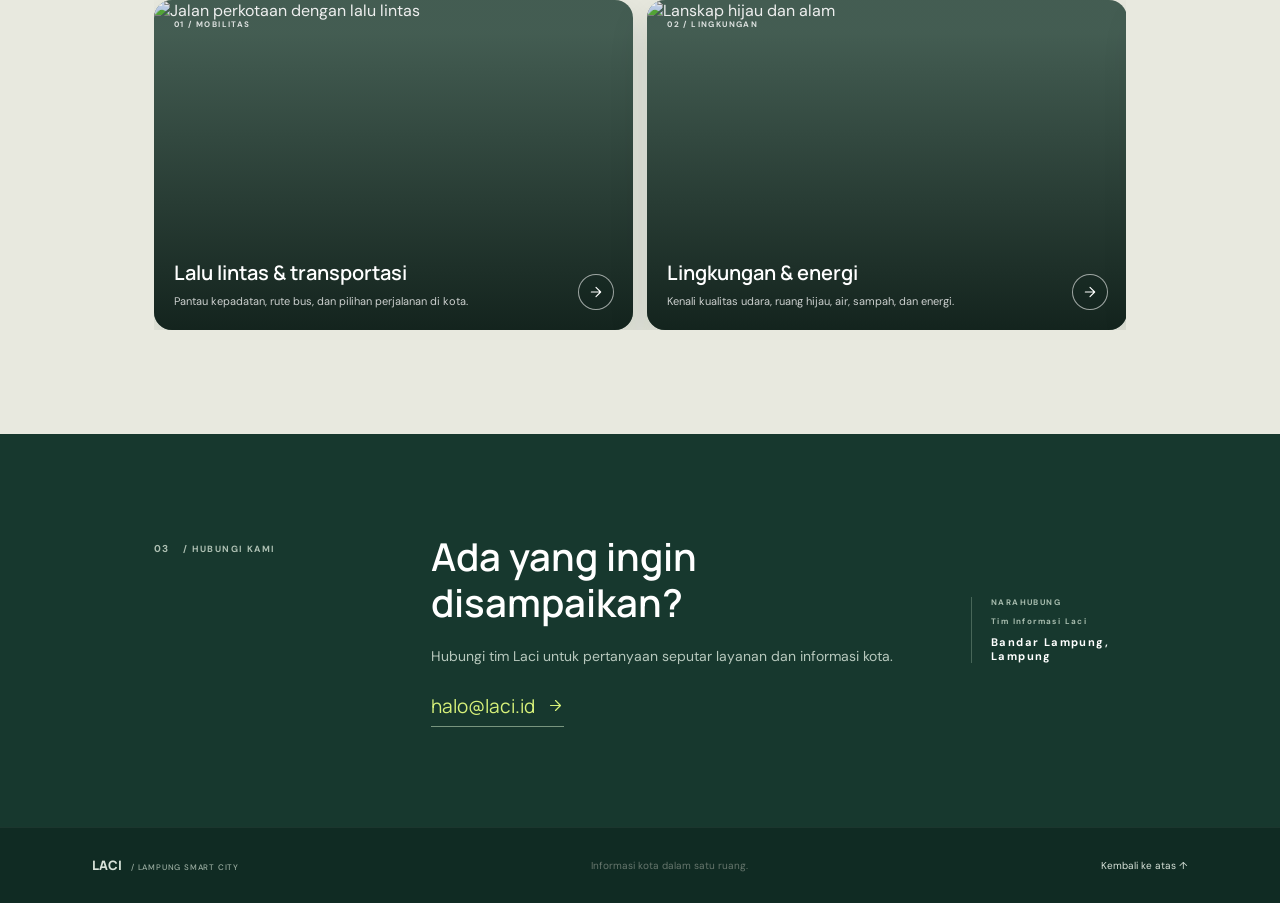
==== commit 8f0d90aa: "Update branding with custom Laci logo" ====
--- a/index.html
+++ b/index.html
@@ -19,7 +19,7 @@
       }
     </script>
     <title>Laci — Lampung Smart City</title>
-    <link rel="icon" type="image/jpeg" href="assets/laci-logo-new.jpg" />
+    <link rel="icon" type="image/svg+xml" href="assets/laci-logo-new.svg" />
     <link rel="preconnect" href="https://fonts.googleapis.com" />
     <link rel="preconnect" href="https://fonts.gstatic.com" crossorigin />
     <link
@@ -161,7 +161,7 @@
             aria-label="Kembali ke Ringkasan kota"
           >
             <img
-              src="assets/laci-logo-new.jpg"
+              src="assets/laci-logo-new.svg"
               alt="Logo Laci Lampung Smart City"
             />
           </button>
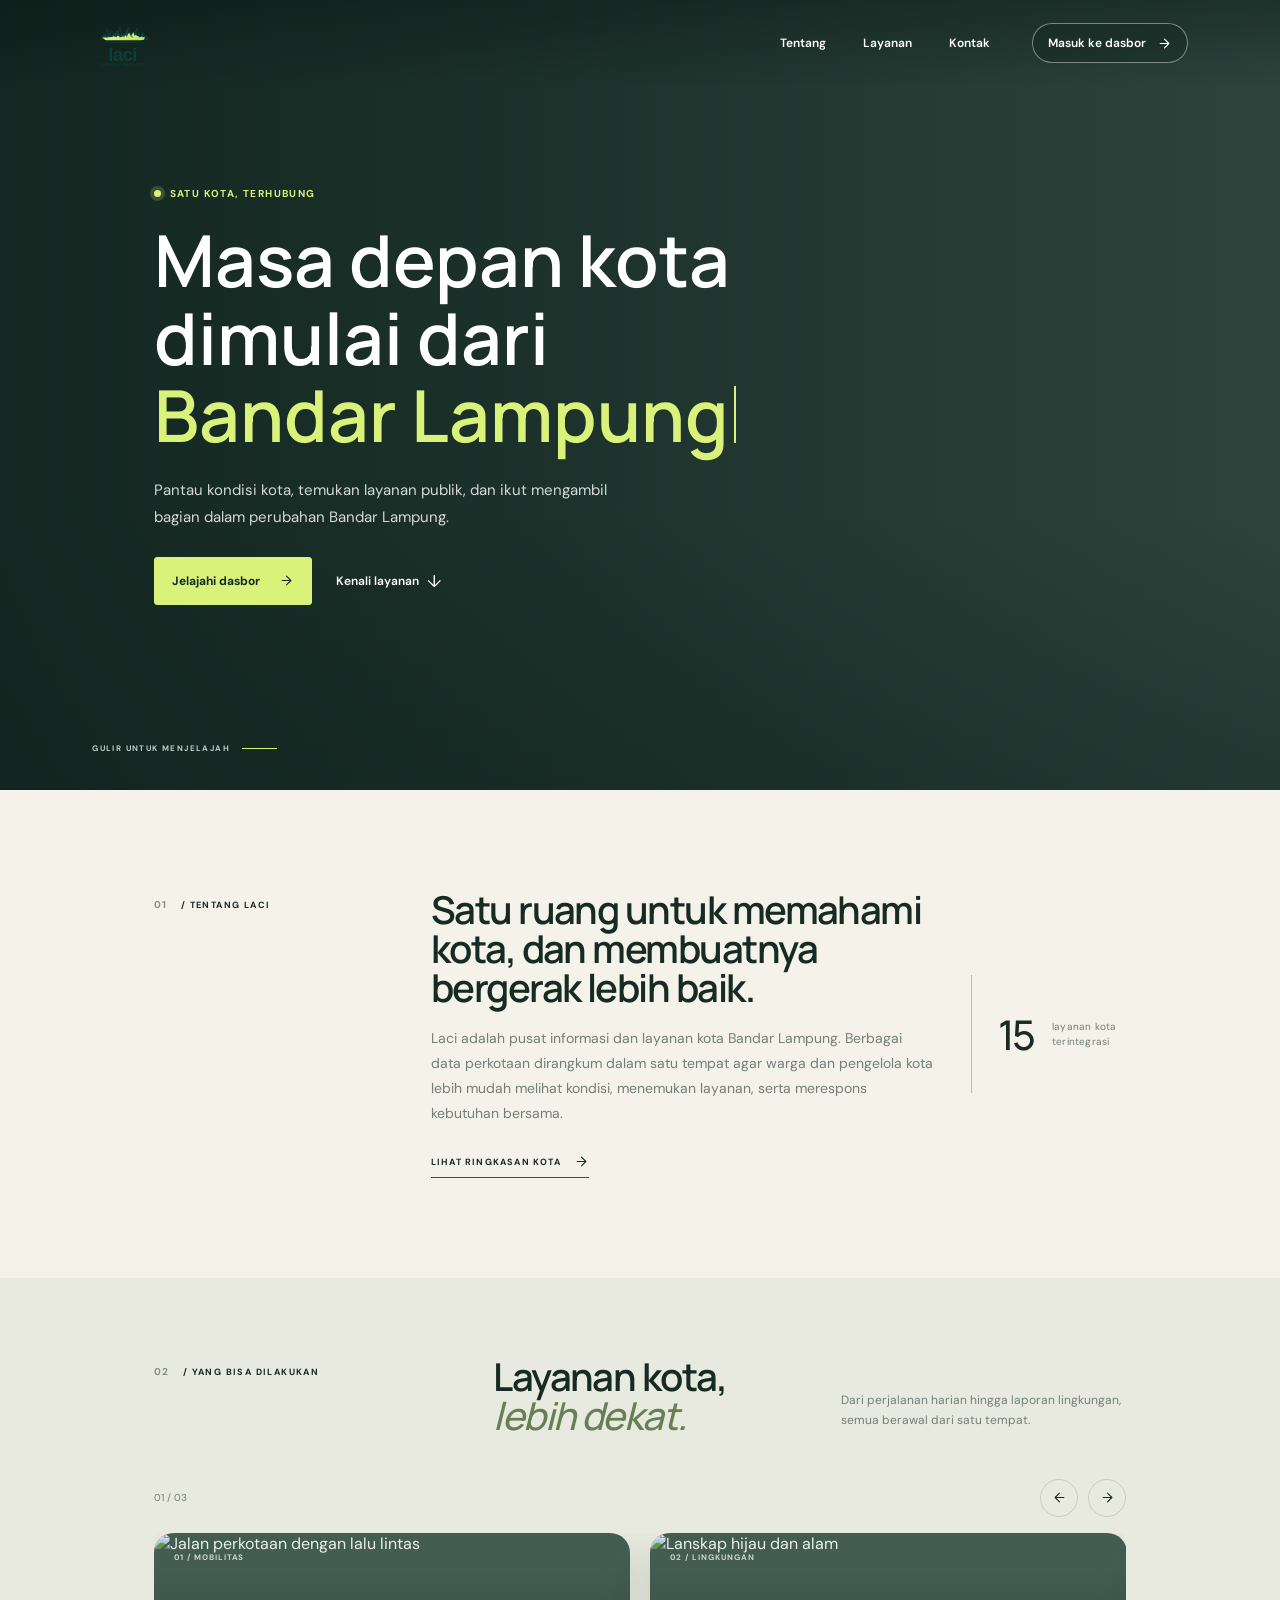
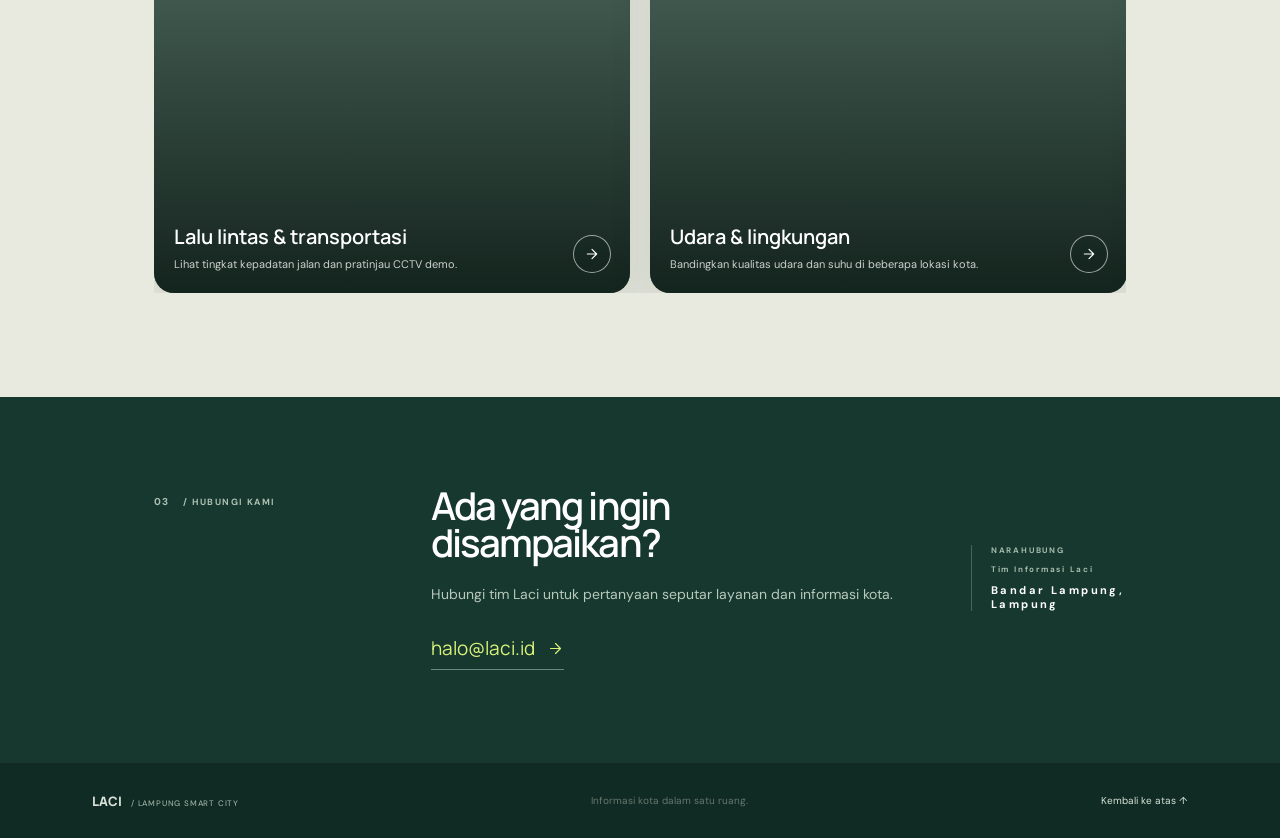
==== commit 943ebef2: "Revise city service demos and reports" ====
--- a/index.html
+++ b/index.html
@@ -26,15 +26,8 @@
       href="https://fonts.googleapis.com/css2?family=DM+Sans:wght@400;500;600;700&family=Manrope:wght@400;500;600;700;800&display=swap"
       rel="stylesheet"
     />
-    <link
-      rel="stylesheet"
-      href="https://unpkg.com/leaflet@1.9.4/dist/leaflet.css"
-      integrity="sha256-p4NxAoJBhIIN+hmNHrzRCf9tD/miZyoHS5obTRR9BMY="
-      crossorigin=""
-    />
     <link rel="stylesheet" href="style.css" />
     <link rel="stylesheet" href="dashboard.css" />
-    <link rel="stylesheet" href="map.css" />
     <link rel="stylesheet" href="services.css" />
     <link rel="stylesheet" href="reports.css" />
     <link rel="stylesheet" href="responsive.css" />
@@ -229,20 +222,14 @@
       </svg>
       <span></span>
     </div>
-    <script
-      src="https://unpkg.com/leaflet@1.9.4/dist/leaflet.js"
-      integrity="sha256-20nQCchB9co0qIjJZRGuk2/Z9VM+kNiyxNV1lvTlZBo="
-      crossorigin=""
-    ></script>
     <script src="assets/js/data.js"></script>
     <script src="assets/js/ui.js"></script>
-    <script src="assets/js/map.js"></script>
+    <script src="assets/js/reports/storage.js"></script>
+    <script src="assets/js/reports/form.js"></script>
+    <script src="assets/js/reports.js"></script>
     <script src="assets/js/dashboard.js"></script>
     <script src="assets/js/services.js"></script>
     <script src="assets/js/notifications.js"></script>
-    <script src="assets/js/reports/storage.js"></script>
-    <script src="assets/js/reports/form.js"></script>
-    <script src="assets/js/reports.js"></script>
     <script src="app.js"></script>
   </body>
 </html>
--- a/dashboard.css
+++ b/dashboard.css
@@ -21,6 +21,25 @@
   background: #fff;
 }
 
+.stat-link {
+  width: 100%;
+  color: inherit;
+  font: inherit;
+  text-align: left;
+  cursor: pointer;
+}
+
+.stat-link:hover {
+  border-color: #c6d4b5;
+}
+
+.overview-grid {
+  display: grid;
+  grid-template-columns: minmax(0, 1fr) minmax(0, 1fr);
+  gap: 14px;
+  margin-top: 14px;
+}
+
 .stat-top {
   display: flex;
   align-items: center;
@@ -96,6 +115,20 @@
 
 .feed-list {
   padding: 2px 14px;
+}
+
+.feed-action {
+  width: 100%;
+  border: 0;
+  color: inherit;
+  background: transparent;
+  font: inherit;
+  text-align: left;
+  cursor: pointer;
+}
+
+.feed-action:hover {
+  background: #f8faf6;
 }
 
 .feed-item {
--- a/services.css
+++ b/services.css
@@ -258,3 +258,205 @@
 .toggle[aria-checked="true"]::after {
   transform: translateX(15px);
 }
+
+.module-group {
+  margin-bottom: 18px;
+}
+
+.module-group > .eyebrow {
+  margin: 0 0 9px;
+}
+
+.module-updated {
+  margin-top: 9px;
+  color: #8b958d;
+  font-size: 9px;
+}
+
+.chart-column {
+  gap: 4px;
+}
+
+.chart-value {
+  color: #67736a;
+  font-size: 8px;
+  font-weight: 700;
+}
+
+.location-panel {
+  grid-column: 1 / -1;
+}
+
+.location-list {
+  padding: 0 16px;
+}
+
+.location-row {
+  display: grid;
+  grid-template-columns: minmax(150px, 1fr) minmax(150px, .8fr) auto;
+  gap: 13px;
+  align-items: center;
+  padding: 14px 0;
+  border-bottom: 1px solid #edf0eb;
+}
+
+.location-row:last-child {
+  border-bottom: 0;
+}
+
+.location-copy strong,
+.location-copy span {
+  display: block;
+}
+
+.location-copy strong {
+  color: #28372d;
+  font-size: 11px;
+}
+
+.location-copy span {
+  margin-top: 4px;
+  color: #7e897f;
+  font-size: 10px;
+  line-height: 1.5;
+}
+
+.location-indicator-head {
+  display: flex;
+  justify-content: space-between;
+  gap: 8px;
+  color: #7e897f;
+  font-size: 9px;
+}
+
+.location-indicator-head strong {
+  color: #344337;
+}
+
+.location-track {
+  height: 5px;
+  margin: 6px 0;
+  overflow: hidden;
+  border-radius: 5px;
+  background: #edf1e9;
+}
+
+.location-track i {
+  display: block;
+  height: 100%;
+  border-radius: inherit;
+  background: #8eb65b;
+}
+
+.location-indicator .status-pill {
+  display: inline-flex;
+}
+
+.route-link {
+  display: inline-flex;
+  align-items: center;
+  gap: 5px;
+  color: #456b43;
+  font-size: 9px;
+  font-weight: 700;
+  text-decoration: none;
+  white-space: nowrap;
+}
+
+.route-link:hover {
+  text-decoration: underline;
+}
+
+.route-link svg {
+  width: 13px;
+  height: 13px;
+}
+
+.camera-preview {
+  display: grid;
+  grid-column: 1 / -1;
+  grid-template-columns: 112px minmax(0, 1fr);
+  align-items: center;
+  gap: 10px;
+  padding: 8px;
+  border-left: 3px solid #d9e5cf;
+  color: #67736a;
+  background: #f7f9f5;
+  font-size: 9px;
+}
+
+.camera-preview img {
+  width: 112px;
+  height: 62px;
+  border-radius: 4px;
+  object-fit: cover;
+}
+
+.camera-preview > div {
+  display: grid;
+  gap: 4px;
+}
+
+.camera-preview > div > span,
+.demo-badge {
+  color: #7c6840;
+  font-size: 8px;
+  font-weight: 800;
+}
+
+.camera-preview strong {
+  color: #344337;
+}
+
+.camera-preview small {
+  color: #879188;
+}
+
+.demo-badge {
+  padding: 5px 7px;
+  border-radius: 4px;
+  background: #f5f1e5;
+  white-space: nowrap;
+}
+
+.monitor-summary {
+  display: flex;
+  align-items: center;
+  gap: 10px;
+  padding: 17px 15px 9px;
+}
+
+.monitor-light {
+  width: 9px;
+  height: 9px;
+  flex: 0 0 9px;
+  border-radius: 50%;
+  background: #b1b8b1;
+}
+
+.monitor-light.is-on {
+  background: #83ad4f;
+  box-shadow: 0 0 0 4px #edf4e5;
+}
+
+.monitor-summary strong,
+.monitor-summary span {
+  display: block;
+}
+
+.monitor-summary strong {
+  font-size: 10px;
+}
+
+.monitor-summary span {
+  margin-top: 4px;
+  color: #879188;
+  font-size: 9px;
+}
+
+.monitor-description {
+  padding: 8px 15px 15px;
+  color: #7e897f;
+  font-size: 9px;
+  line-height: 1.6;
+}
--- a/reports.css
+++ b/reports.css
@@ -145,6 +145,58 @@
 .field textarea {
   min-height: 88px;
   resize: vertical;
+}
+
+.field-help {
+  color: #7f8b80;
+  font-size: 9px;
+}
+
+.field-help.field-error {
+  color: #a84e3c;
+}
+
+.report-photo-preview {
+  width: min(100%, 220px);
+  max-height: 150px;
+  border: 1px solid #e1e7dd;
+  border-radius: 6px;
+  object-fit: cover;
+}
+
+.report-thumbnail {
+  width: 48px;
+  height: 48px;
+  flex: 0 0 48px;
+  border-radius: 5px;
+  object-fit: cover;
+}
+
+.report-item .incident-main {
+  min-width: 0;
+}
+
+.report-item .incident-main > div {
+  min-width: 0;
+}
+
+.report-item .incident-main span {
+  overflow-wrap: anywhere;
+}
+
+.report-item {
+  display: grid;
+  grid-template-columns: minmax(0, 1fr) auto;
+  align-items: start;
+}
+
+.report-item .incident-main {
+  grid-row: span 2;
+}
+
+.report-route {
+  grid-column: 1 / -1;
+  margin-left: 16px;
 }
 
 .modal-actions {
--- a/responsive.css
+++ b/responsive.css
@@ -250,3 +250,45 @@
     transition-duration: 0.01ms !important;
   }
 }
+
+@media (max-width: 900px) {
+  .overview-grid {
+    grid-template-columns: 1fr;
+  }
+}
+
+@media (max-width: 700px) {
+  .detail-layout {
+    grid-template-columns: minmax(0, 1fr);
+  }
+
+  .location-panel {
+    grid-column: auto;
+  }
+
+  .location-row {
+    grid-template-columns: minmax(0, 1fr) minmax(120px, .8fr);
+  }
+
+  .route-link {
+    grid-column: 1 / -1;
+  }
+}
+
+@media (max-width: 480px) {
+  .location-row {
+    grid-template-columns: minmax(0, 1fr);
+  }
+
+  .location-indicator {
+    max-width: 100%;
+  }
+
+  .heading-actions {
+    flex-wrap: wrap;
+  }
+
+  .report-item {
+    align-items: flex-start;
+  }
+}
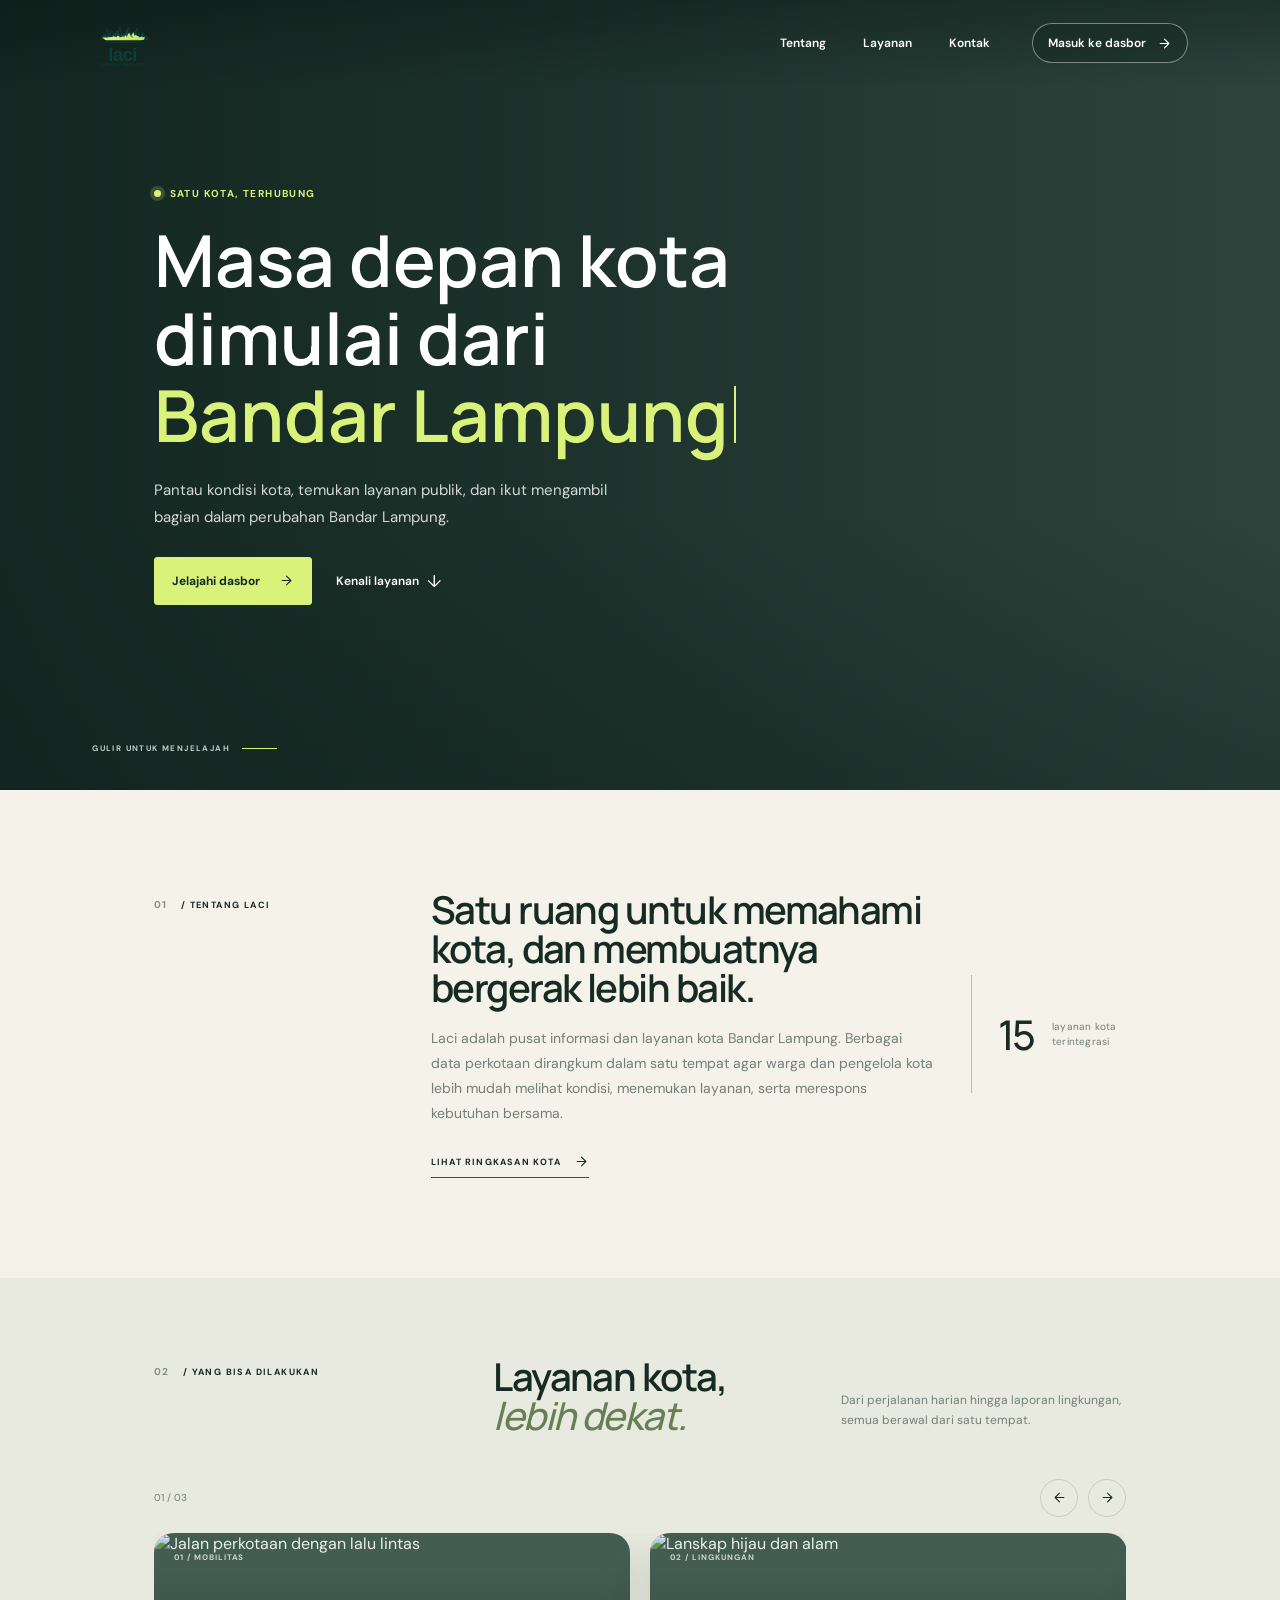
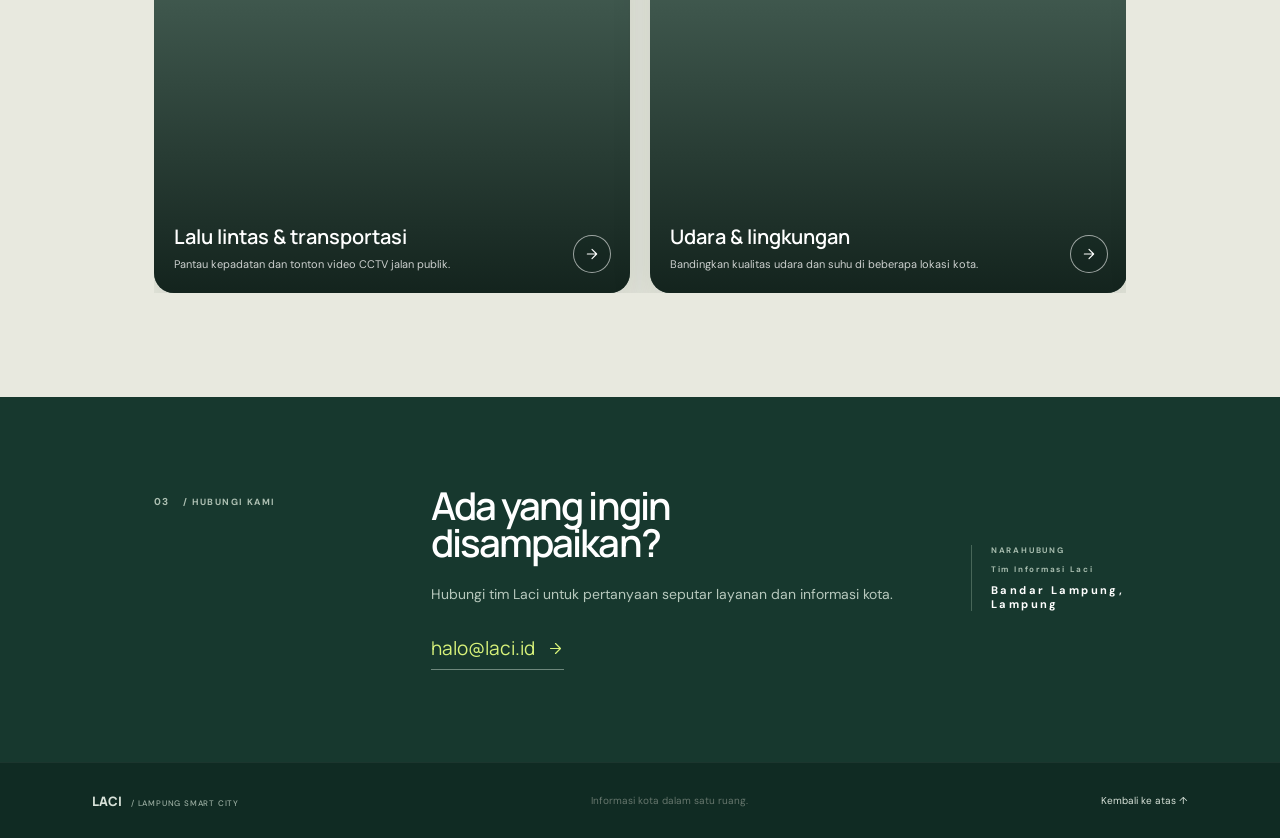
==== commit a96b39d9: "Use free public road CCTV video previews" ====
--- a/index.html
+++ b/index.html
@@ -26,8 +26,15 @@
       href="https://fonts.googleapis.com/css2?family=DM+Sans:wght@400;500;600;700&family=Manrope:wght@400;500;600;700;800&display=swap"
       rel="stylesheet"
     />
+    <link
+      rel="stylesheet"
+      href="https://unpkg.com/leaflet@1.9.4/dist/leaflet.css"
+      integrity="sha256-p4NxAoJBhIIN+hmNHrzRCf9tD/miZyoHS5obTRR9BMY="
+      crossorigin=""
+    />
     <link rel="stylesheet" href="style.css" />
     <link rel="stylesheet" href="dashboard.css" />
+    <link rel="stylesheet" href="map.css?v=20261002-youtube-cctv" />
     <link rel="stylesheet" href="services.css" />
     <link rel="stylesheet" href="reports.css" />
     <link rel="stylesheet" href="responsive.css" />
@@ -222,14 +229,20 @@
       </svg>
       <span></span>
     </div>
-    <script src="assets/js/data.js"></script>
+    <script
+      src="https://unpkg.com/leaflet@1.9.4/dist/leaflet.js"
+      integrity="sha256-20nQCchB9co0qIjJZRGuk2/Z9VM+kNiyxNV1lvTlZBo="
+      crossorigin=""
+    ></script>
+    <script src="assets/js/data.js?v=20261002-youtube-cctv"></script>
     <script src="assets/js/ui.js"></script>
+    <script src="assets/js/map.js?v=20261002-youtube-cctv"></script>
     <script src="assets/js/reports/storage.js"></script>
     <script src="assets/js/reports/form.js"></script>
     <script src="assets/js/reports.js"></script>
-    <script src="assets/js/dashboard.js"></script>
-    <script src="assets/js/services.js"></script>
+    <script src="assets/js/dashboard.js?v=20261002-youtube-cctv"></script>
+    <script src="assets/js/services.js?v=20261002-youtube-cctv"></script>
     <script src="assets/js/notifications.js"></script>
-    <script src="app.js"></script>
+    <script src="app.js?v=20261002-youtube-cctv"></script>
   </body>
 </html>
--- a/map.css
+++ b/map.css
@@ -0,0 +1,315 @@
+.map-legend {
+  display: flex;
+  align-items: center;
+  gap: 11px;
+  color: #78827a;
+  font-size: 9px;
+}
+
+.legend-item {
+  display: flex;
+  align-items: center;
+  gap: 5px;
+  white-space: nowrap;
+}
+
+.legend-dot {
+  width: 7px;
+  height: 7px;
+  border-radius: 50%;
+  background: #6ba15a;
+}
+
+.legend-dot.warn {
+  background: var(--coral);
+}
+
+.legend-dot.transit {
+  background: var(--blue);
+}
+
+.map-filter {
+  display: flex;
+  gap: 5px;
+}
+
+.filter-chip {
+  display: inline-flex;
+  align-items: center;
+  gap: 5px;
+  min-height: 25px;
+  padding: 0 7px;
+  border: 1px solid #e7ebe5;
+  border-radius: 5px;
+  color: #737d75;
+  background: white;
+  font-size: 9px;
+}
+
+.filter-chip.active {
+  border-color: #d9e5ca;
+  color: #405c31;
+  background: #f1f6e7;
+}
+
+.filter-chip .legend-dot {
+  width: 6px;
+  height: 6px;
+}
+
+#city-map {
+  z-index: 1;
+  height: 316px;
+  background: #e7eadf;
+}
+
+.road-map-panel {
+  grid-column: 1 / -1;
+}
+
+#road-map {
+  z-index: 1;
+  height: 420px;
+  background: #e7eadf;
+}
+
+.road-map-compact #road-map {
+  height: 340px;
+}
+
+.road-map-legend {
+  display: flex;
+  flex-wrap: wrap;
+  gap: 16px;
+  padding: 10px 15px;
+  border-top: 1px solid #edf0eb;
+  color: #657069;
+  font-size: 10px;
+}
+
+.road-map-legend > span {
+  display: inline-flex;
+  align-items: center;
+  gap: 6px;
+}
+
+.road-line-key {
+  display: inline-block;
+  width: 22px;
+  height: 4px;
+  flex: 0 0 22px;
+  border-radius: 4px;
+}
+
+.road-line-key.heavy {
+  background: #d75142;
+}
+
+.road-line-key.moderate {
+  background: #e2a640;
+}
+
+.road-line-key.clear {
+  background: #5b9a68;
+}
+
+.road-list {
+  padding: 0 15px;
+}
+
+.road-row {
+  display: grid;
+  grid-template-columns: 22px minmax(0, 1fr) auto 16px;
+  gap: 9px;
+  align-items: center;
+  min-height: 42px;
+  border-bottom: 1px solid #edf0eb;
+  color: #344337;
+  font-size: 10px;
+  text-decoration: none;
+}
+
+.road-row:last-child {
+  border-bottom: 0;
+}
+
+.road-row:hover .road-name {
+  text-decoration: underline;
+}
+
+.road-row strong {
+  color: #68736a;
+  font-size: 9px;
+}
+
+.cctv-panel {
+  grid-column: 1 / -1;
+}
+
+.cctv-grid {
+  display: grid;
+  grid-template-columns: repeat(3, minmax(0, 1fr));
+  gap: 12px;
+  padding: 13px;
+}
+
+.cctv-card {
+  min-width: 0;
+  overflow: hidden;
+  border: 1px solid #e5eae2;
+  border-radius: 6px;
+  background: #fff;
+}
+
+.cctv-video-frame {
+  position: relative;
+  display: block;
+  overflow: hidden;
+  aspect-ratio: 16 / 9;
+  background: #101a16;
+}
+
+.cctv-video-frame img {
+  display: block;
+  width: 100%;
+  height: 100%;
+  object-fit: cover;
+  transition: transform .2s ease;
+}
+
+.cctv-video-frame:hover img {
+  transform: scale(1.025);
+}
+
+.cctv-video-play {
+  position: absolute;
+  top: 50%;
+  left: 50%;
+  display: grid;
+  width: 46px;
+  height: 46px;
+  place-items: center;
+  padding-left: 3px;
+  border: 1px solid rgb(255 255 255 / 65%);
+  border-radius: 50%;
+  color: white;
+  background: rgb(19 32 25 / 78%);
+  font-size: 17px;
+  transform: translate(-50%, -50%);
+}
+
+.cctv-video-label {
+  position: absolute;
+  top: 8px;
+  left: 8px;
+  padding: 5px 7px;
+  border-radius: 3px;
+  color: white;
+  background: rgb(24 38 29 / 82%);
+  font-size: 8px;
+  font-weight: 800;
+}
+
+.cctv-card-copy {
+  display: grid;
+  gap: 6px;
+  padding: 11px;
+}
+
+.cctv-card-copy strong {
+  color: #344337;
+  font-size: 10px;
+}
+
+.cctv-card-copy > span {
+  color: #7d887e;
+  font-size: 9px;
+  line-height: 1.45;
+}
+
+.cctv-card-copy > a,
+.cctv-panel .map-caption > a {
+  display: inline-flex;
+  width: fit-content;
+  align-items: center;
+  gap: 5px;
+  color: #456b43;
+  font-size: 9px;
+  font-weight: 700;
+  text-decoration: none;
+}
+
+.cctv-card-copy > a:hover,
+.cctv-panel .map-caption > a:hover {
+  text-decoration: underline;
+}
+
+.cctv-card-copy svg,
+
+.road-open svg {
+  width: 14px;
+  height: 14px;
+  color: #557744;
+}
+
+.leaflet-container {
+  font-family: 'DM Sans', sans-serif;
+}
+
+.leaflet-control-attribution {
+  font-size: 8px !important;
+}
+
+.map-caption {
+  display: flex;
+  align-items: center;
+  justify-content: space-between;
+  padding: 9px 14px;
+  color: #869087;
+  font-size: 9px;
+}
+
+.map-live {
+  display: inline-flex;
+  align-items: center;
+  gap: 5px;
+  color: #557744;
+  font-weight: 700;
+}
+
+.map-live::before {
+  width: 6px;
+  height: 6px;
+  border-radius: 50%;
+  background: #86bc5c;
+  content: '';
+}
+
+.map-large #city-map {
+  height: min(64vh, 580px);
+  min-height: 360px;
+}
+
+.map-key {
+  display: flex;
+  gap: 17px;
+  padding: 11px 15px;
+  border-top: 1px solid #edf0eb;
+  color: #737e75;
+  font-size: 10px;
+}
+
+.report-map-field #report-picker-map {
+  z-index: 1;
+  height: 220px;
+  overflow: hidden;
+  border: 1px solid var(--line);
+  border-radius: 7px;
+  background: #e7eadf;
+}
+
+.map-selection-status {
+  color: #78847a;
+  font-size: 10px;
+  line-height: 1.4;
+}
--- a/responsive.css
+++ b/responsive.css
@@ -273,6 +273,10 @@
   .route-link {
     grid-column: 1 / -1;
   }
+
+  .cctv-grid {
+    grid-template-columns: repeat(2, minmax(0, 1fr));
+  }
 }
 
 @media (max-width: 480px) {
@@ -291,4 +295,8 @@
   .report-item {
     align-items: flex-start;
   }
-}
+
+  .cctv-grid {
+    grid-template-columns: minmax(0, 1fr);
+  }
+}
